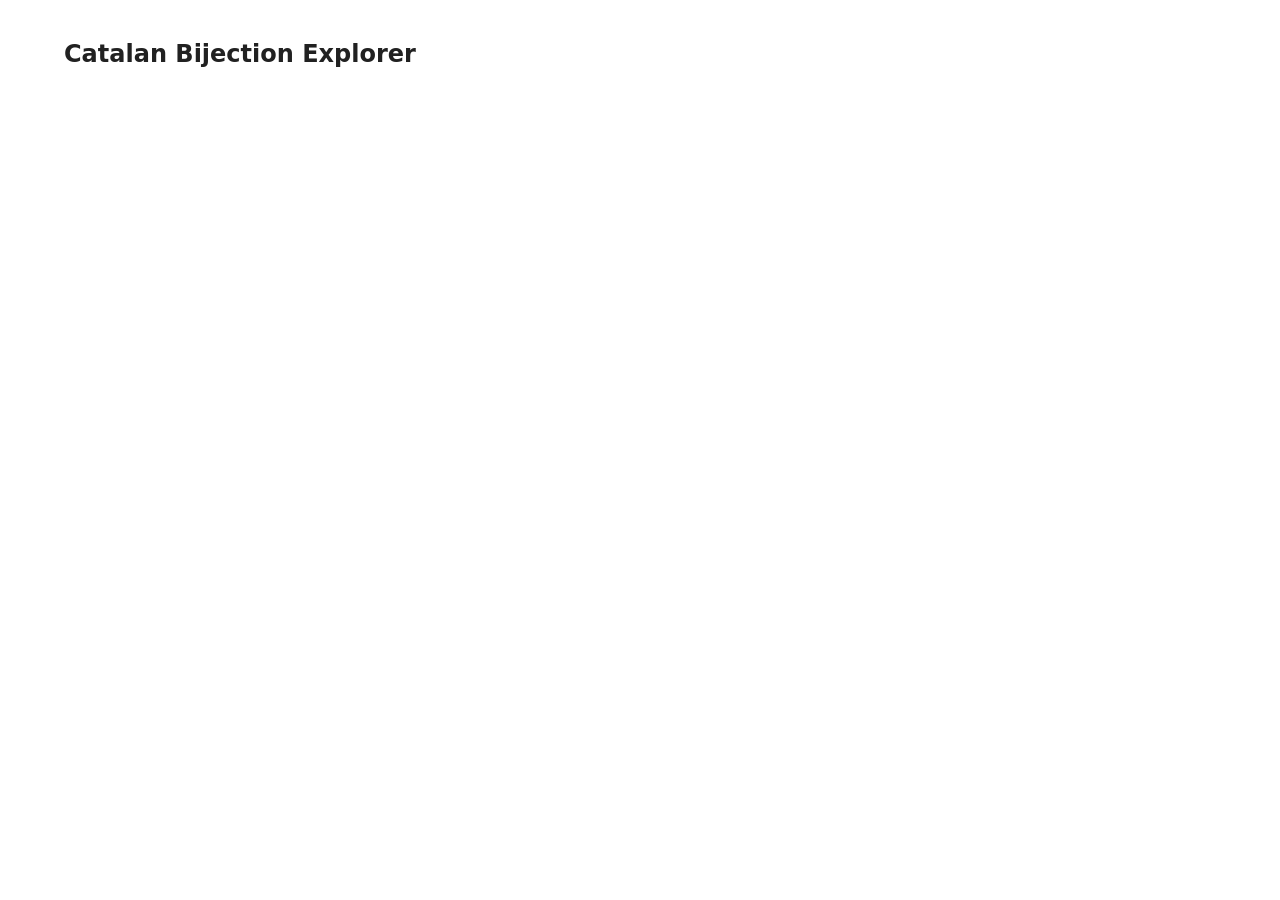
==== index.html @ 47167bc0 "feat(01-02): create HTML shell, CSS theme, and HiDPI canvas utilities - Add index.html with canvas c" ====
<!DOCTYPE html>
<!-- Serve via: python3 -m http.server 8080 -->
<html lang="en">
<head>
  <meta charset="UTF-8">
  <meta name="viewport" content="width=device-width, initial-scale=1.0">
  <title>Catalan Number Bijection Explorer</title>
  <link rel="stylesheet" href="css/style.css">
</head>
<body>
  <div id="app">
    <header>
      <h1>Catalan Bijection Explorer</h1>
    </header>
    <main>
      <div id="canvas-container">
        <canvas id="main-canvas"></canvas>
      </div>
    </main>
  </div>
  <noscript>This app requires JavaScript and must be served over HTTP (not file://).</noscript>
  <script type="module" src="js/main.js"></script>
</body>
</html>
---- css/style.css ----
:root {
  --bg-color: #FFFFFF;
  --stroke-color: #1A1A1A;
  --stroke-width: 3;
  --font-size: 18px;
  --font-family: 'Segoe UI', system-ui, sans-serif;
  --mono-font: 'Consolas', 'Courier New', monospace;
  --node-radius: 16;
  --padding: 24px;
}

* {
  box-sizing: border-box;
}

body {
  margin: 0;
  font-family: var(--font-family);
  background: var(--bg-color);
}

#app {
  max-width: 1200px;
  margin: 0 auto;
  padding: var(--padding);
}

header h1 {
  font-size: 24px;
  color: #212121;
  margin-bottom: 16px;
}

#canvas-container {
  width: 100%;
  aspect-ratio: 16 / 9;
  position: relative;
}

#main-canvas {
  width: 100%;
  height: 100%;
  display: block;
}
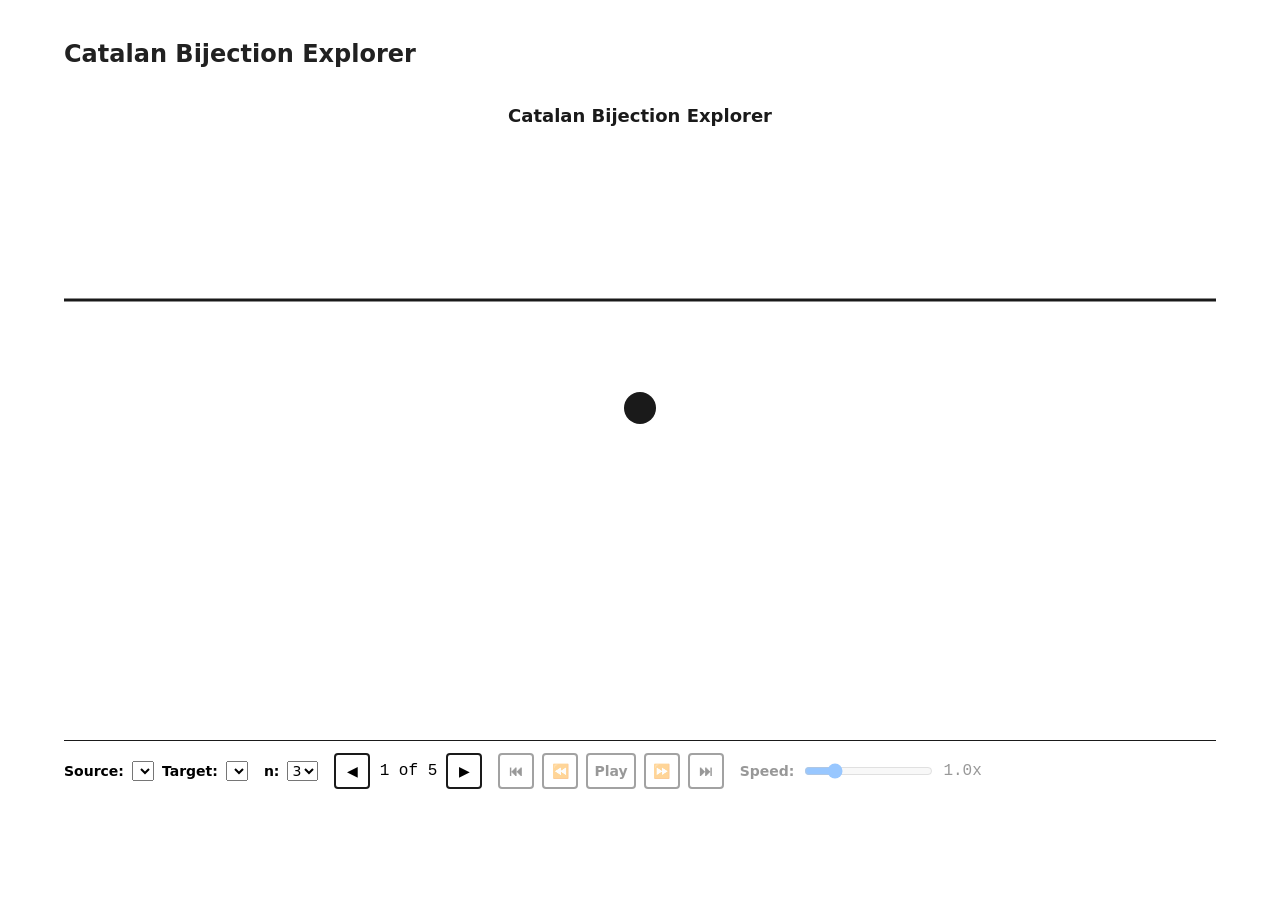
==== commit ed59e3ac: "feat(02-02): add HTML controls and CSS control panel styling - Structure source/target dropdowns, n " ====
--- a/index.html
+++ b/index.html
@@ -16,6 +16,40 @@
       <div id="canvas-container">
         <canvas id="main-canvas"></canvas>
       </div>
+      <div id="controls">
+        <div class="control-group">
+          <label for="source-select">Source:</label>
+          <select id="source-select"></select>
+          <label for="target-select">Target:</label>
+          <select id="target-select"></select>
+        </div>
+        <div class="control-group">
+          <label for="n-select">n:</label>
+          <select id="n-select">
+            <option value="1">1</option>
+            <option value="2">2</option>
+            <option value="3" selected>3</option>
+            <option value="4">4</option>
+          </select>
+        </div>
+        <div class="control-group">
+          <button id="btn-prev" title="Previous instance">&#x25C0;</button>
+          <span id="instance-indicator">1 of 5</span>
+          <button id="btn-next" title="Next instance">&#x25B6;</button>
+        </div>
+        <div class="control-group disabled">
+          <button id="btn-start" title="Jump to start">&#x23EE;</button>
+          <button id="btn-step-back" title="Step back">&#x23EA;</button>
+          <button id="btn-play-pause" title="Play/Pause">Play</button>
+          <button id="btn-step-fwd" title="Step forward">&#x23E9;</button>
+          <button id="btn-end" title="Jump to end">&#x23ED;</button>
+        </div>
+        <div class="control-group disabled">
+          <label for="speed-slider">Speed:</label>
+          <input type="range" id="speed-slider" min="0.5" max="3" step="0.1" value="1">
+          <span id="speed-display">1.0x</span>
+        </div>
+      </div>
     </main>
   </div>
   <noscript>This app requires JavaScript and must be served over HTTP (not file://).</noscript>
--- a/css/style.css
+++ b/css/style.css
@@ -42,3 +42,65 @@
   height: 100%;
   display: block;
 }
+
+/* Control panel */
+#controls {
+  display: flex;
+  flex-wrap: wrap;
+  gap: 16px;
+  align-items: center;
+  padding: 12px 0;
+  border-top: 1px solid var(--stroke-color);
+  margin-top: 8px;
+}
+
+.control-group {
+  display: flex;
+  align-items: center;
+  gap: 8px;
+}
+
+.control-group.disabled {
+  opacity: 0.4;
+  pointer-events: none;
+}
+
+#controls select,
+#controls input[type="range"] {
+  font-family: var(--font-family);
+  font-size: 14px;
+}
+
+#controls button {
+  min-width: 36px;
+  height: 36px;
+  cursor: pointer;
+  border: 2px solid var(--stroke-color);
+  background: var(--bg-color);
+  border-radius: 4px;
+  font-weight: bold;
+  font-family: var(--font-family);
+  font-size: 14px;
+}
+
+#controls button:hover {
+  background: #F5F5F5;
+}
+
+#controls label {
+  font-family: var(--font-family);
+  font-size: 14px;
+  font-weight: 600;
+}
+
+#instance-indicator {
+  font-family: var(--mono-font);
+  min-width: 60px;
+  text-align: center;
+}
+
+#speed-display {
+  font-family: var(--mono-font);
+  min-width: 36px;
+  text-align: center;
+}
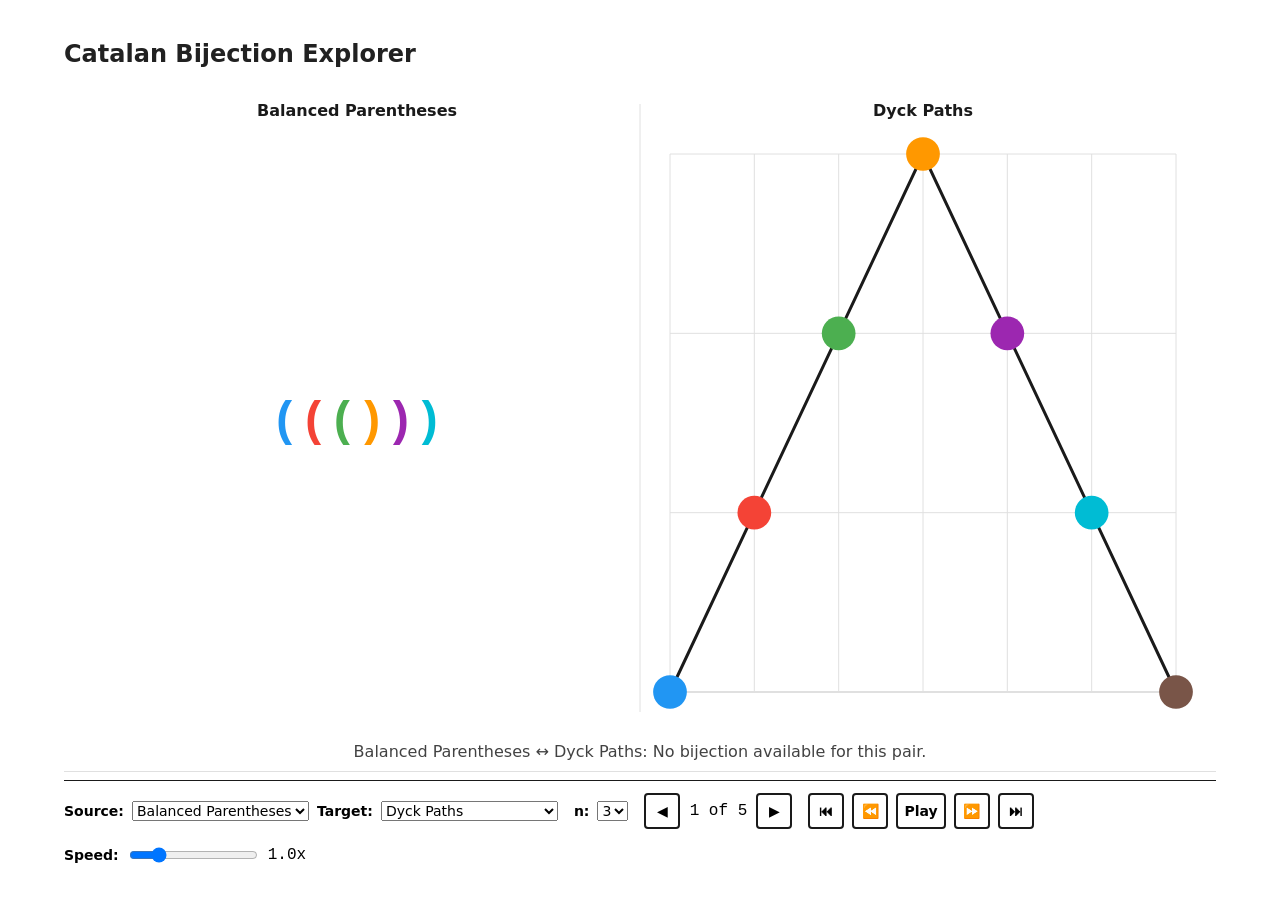
==== commit 41392e4a: "feat(03-01): add step description panel and dual-mode render with easing - Add #step-description div" ====
--- a/index.html
+++ b/index.html
@@ -15,6 +15,9 @@
     <main>
       <div id="canvas-container">
         <canvas id="main-canvas"></canvas>
+      </div>
+      <div id="step-description" class="step-description">
+        Select two structures to see a bijection animation.
       </div>
       <div id="controls">
         <div class="control-group">
--- a/css/style.css
+++ b/css/style.css
@@ -41,6 +41,20 @@
   width: 100%;
   height: 100%;
   display: block;
+}
+
+/* Step description panel */
+.step-description {
+  font-family: var(--font-family);
+  font-size: 16px;
+  color: #424242;
+  text-align: center;
+  padding: 8px 16px;
+  min-height: 40px;
+  display: flex;
+  align-items: center;
+  justify-content: center;
+  border-bottom: 1px solid #E0E0E0;
 }
 
 /* Control panel */
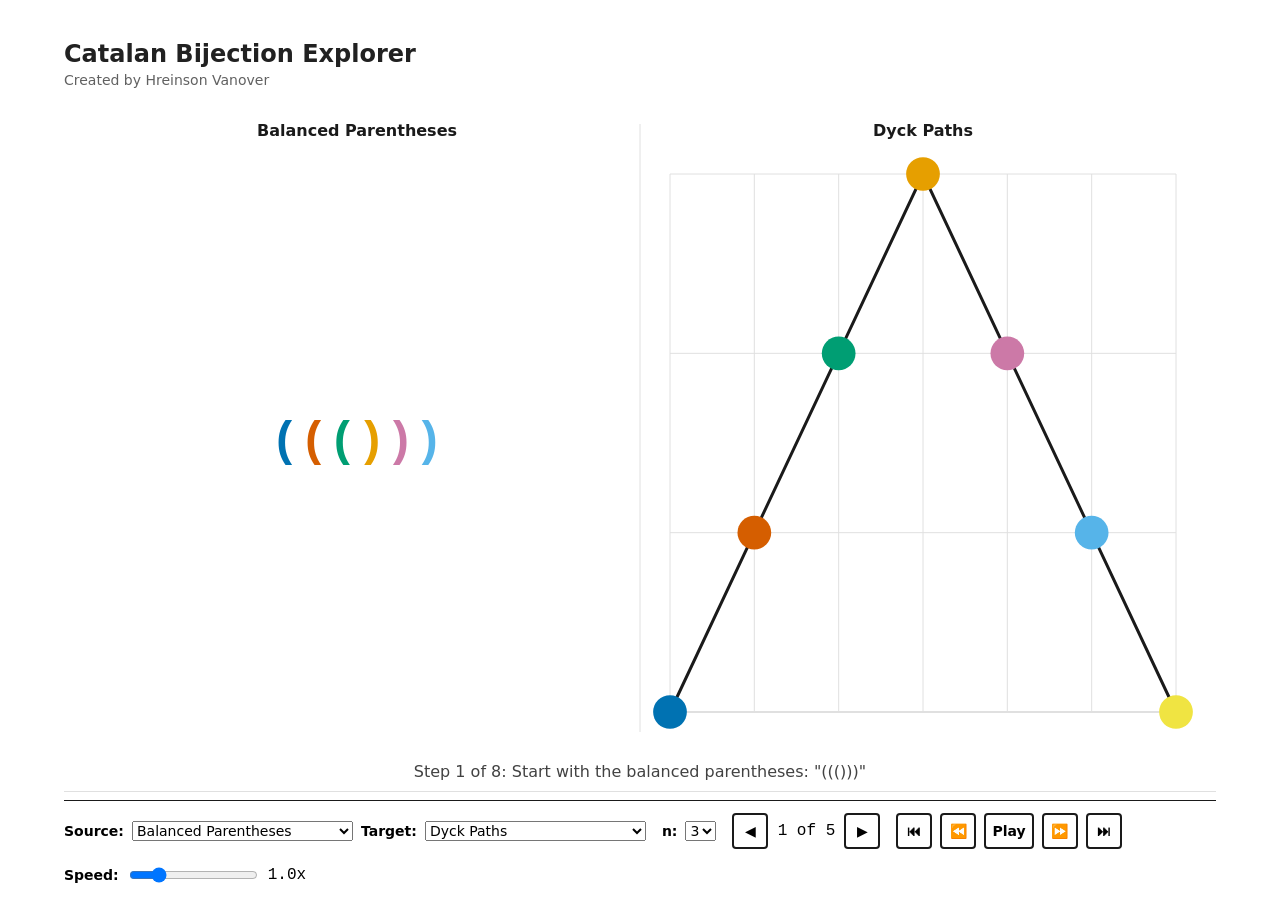
==== commit 93e882f8: "feat: add author attribution under site title" ====
--- a/index.html
+++ b/index.html
@@ -11,6 +11,7 @@
   <div id="app">
     <header>
       <h1>Catalan Bijection Explorer</h1>
+      <p class="author">Created by Hreinson Vanover</p>
     </header>
     <main>
       <div id="canvas-container">
--- a/css/style.css
+++ b/css/style.css
@@ -28,7 +28,13 @@
 header h1 {
   font-size: 24px;
   color: #212121;
-  margin-bottom: 16px;
+  margin-bottom: 4px;
+}
+
+header .author {
+  font-size: 14px;
+  color: #616161;
+  margin: 0 0 16px 0;
 }
 
 #canvas-container {
